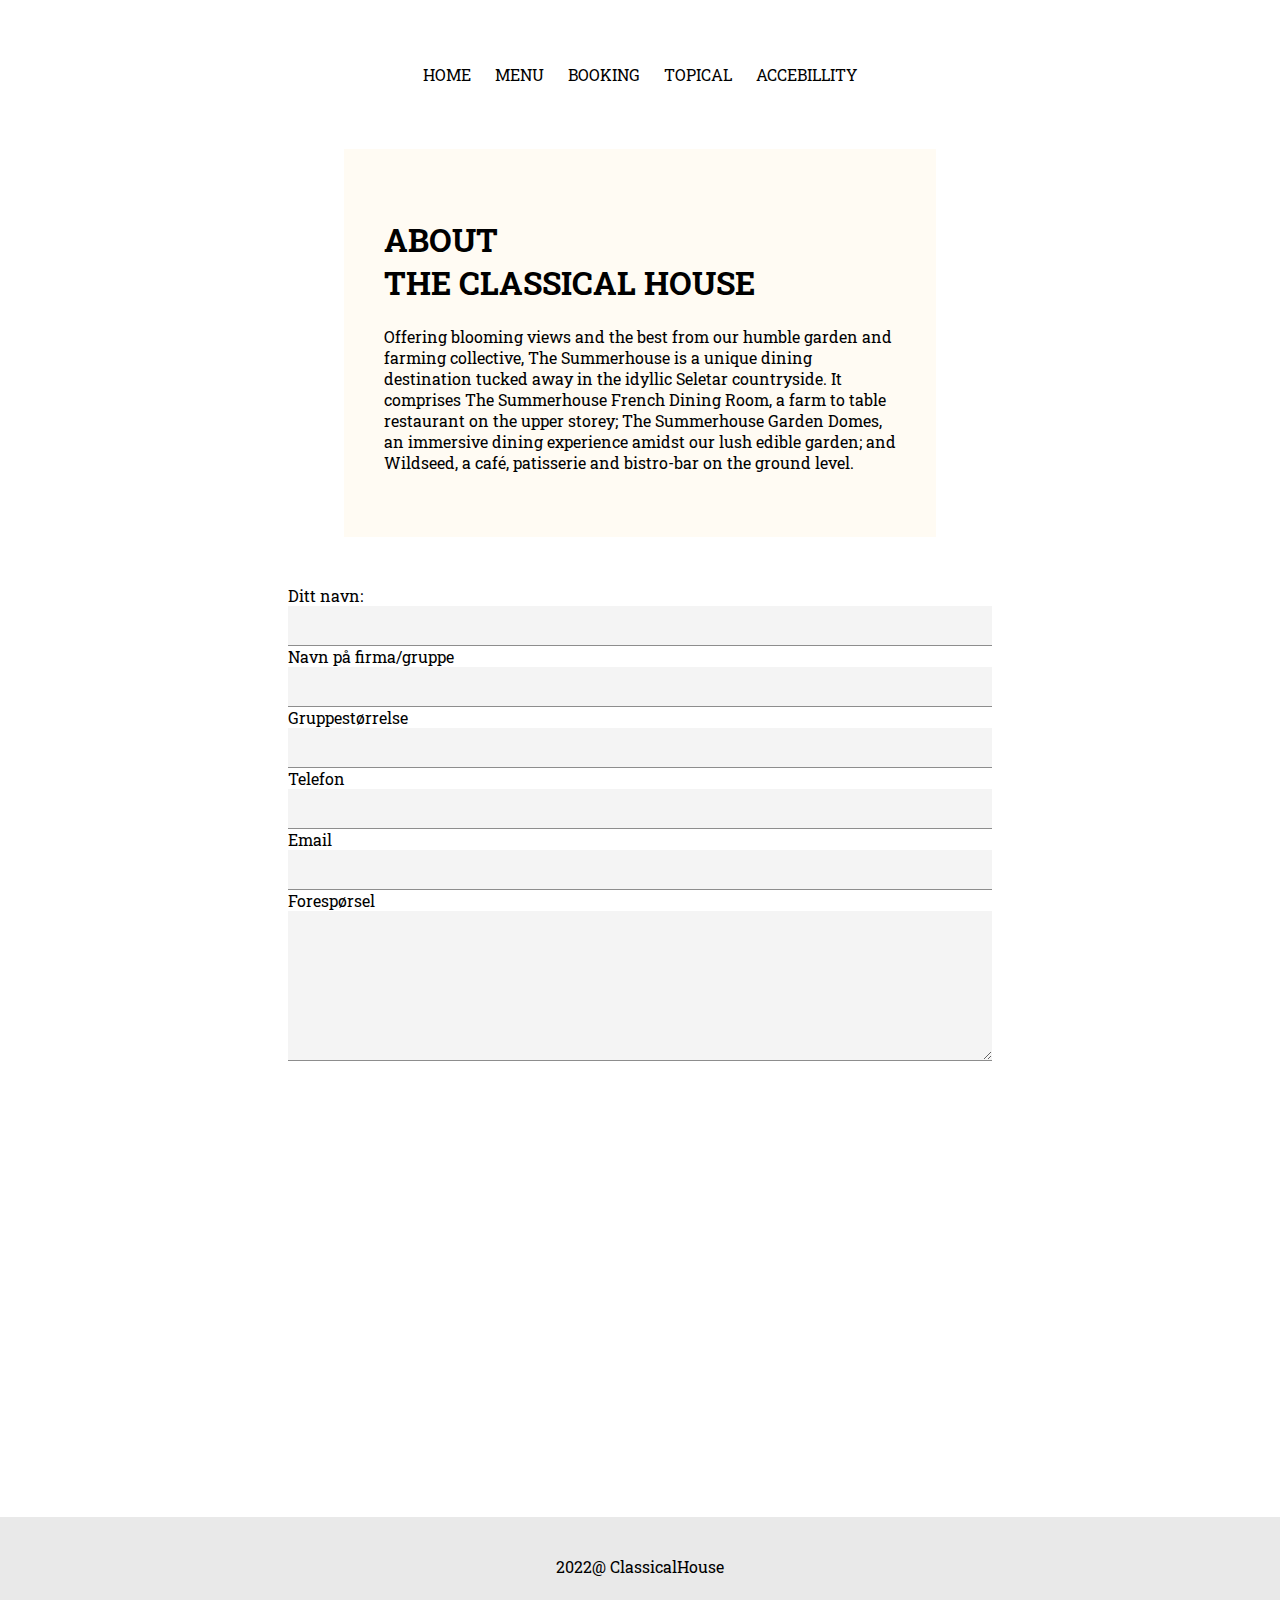
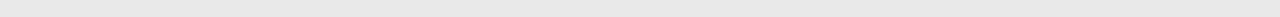
==== booking.html @ faad6f16 "l" ====
<!DOCTYPE html>
<html lang="en">

<head>
    <meta charset="UTF-8">
    <meta http-equiv="X-UA-Compatible" content="IE=edge">
    <meta name="viewport" content="width=device-width, initial-scale=1.0">
    <link rel="stylesheet" href="Css/index.css">
    <link rel="stylesheet" href="Css/nav.css">
    <link rel="stylesheet" href="Css/contact.css">
    <title>ClassicalHouse</title>
</head>

<body>
    <div class="grid-container">
        <div class="header">
            <nav>
                <ul>
                    <li><a href="index.html">HOME</a></li>
                    <li><a href="menu.html">MENU</a></li>
                    <li><a href="booking.html">BOOKING</a></li>
                    <li><a href="topical.html">TOPICAL</a></li>
                    <li><a href="#">ACCEBILLITY</a></li>
                </ul>
            </nav>
        </div>
        <div class="body">
            <div class="about">
                <h1>ABOUT <br> THE CLASSICAL HOUSE</h1>
                <p>Offering blooming views and the best from our humble garden and farming collective, The Summerhouse
                    is a unique dining destination tucked away in the idyllic Seletar countryside. It comprises The
                    Summerhouse French Dining Room, a farm to table restaurant on the upper storey; The Summerhouse
                    Garden Domes, an immersive dining experience amidst our lush edible garden; and Wildseed, a café,
                    patisserie and bistro-bar on the ground level.</p>
            </div>

            <div class="form">
                <div class="form-container">
                    <div>
                        <label>Ditt navn:</label><br>
                        <input class="input" type="text"><br>
                    </div>
                    <div>
                        <label>Navn på firma/gruppe</label><br>
                        <input class="input" type="text"><br>
                    </div>
                    <div>
                        <div>
                            <label>Gruppestørrelse</label><br>
                            <input class="input" type="text"><br>
                        </div>
                        <div>
                            <label>Telefon</label><br>
                            <input class="input" type="text"><br>
                        </div>
                    </div>
                    <div>
                        <label>Email</label><br>
                        <input class="input" type="text"><br>
                    </div>
                    <div>
                        <label>Forespørsel</label><br>
                        <textarea class="input area" rows="4" cols="50"></textarea>
                    </div>
                    <div></div>
                </div>
            </div>


            <div>
                <iframe id="map"
                    src="https://www.google.com/maps/embed?pb=!1m18!1m12!1m3!1d3998.6964323518023!2d10.722264169775388!3d59.92636390000001!2m3!1f0!2f0!3f0!3m2!1i1024!2i768!4f13.1!3m3!1m2!1s0x46416e77eb3e3a71%3A0x20ac4f3201b4c505!2sCafe%20Nero!5e0!3m2!1sno!2sno!4v1662836518655!5m2!1sno!2sno"
                    width="100%" height="400" style="border:0;" allowfullscreen="" loading="lazy"
                    referrerpolicy="no-referrer-when-downgrade"></iframe>
            </div>
        </div>
        <div class="footer">
            <p>2022@ ClassicalHouse</p>
        </div>
    </div>
</body>

</html>
---- Css/index.css ----
@import url('https://fonts.googleapis.com/css2?family=Roboto+Slab&display=swap');

html{
    margin: 0;
    font-family: 'Roboto Slab', serif; 
}

body {
    margin: 0;
}

.grid-container {
    display: grid;
    grid-template-columns: repeat(3, 1fr);
    grid-template-rows: auto auto 100px;
}

.header{
    grid-column: 1/-1;
    color: white;
}

.body{
    grid-column: 1/-1;
     
}

.footer{
    grid-column: 1/-1;
    display: flex;
    justify-content: center;
    align-items: center;
    background-color: #e9e9e9;
}
 

/*---------------------HEADER----------------------*/

.header-container{
    height: 100vh;
    background-image: url("../Photos/a.jpg"); 
    background-size: cover;
    background-position: center;
    display: flex;
    justify-content: center;
    align-items: center;
   
}

.header-content{
    width: 50%;
    text-align: center;
}

/*---------------------BODY------------------------*/
.about{
    background-color: #fffbf3;
    width: 40%;
    padding: 3rem 2.5rem;
    margin: 0 auto;
}

.about>h1{
    text-align: start;
}

.container{
    display: flex;
    justify-content: space-evenly;
    padding: 0 1rem;
    gap: 1rem;
}


.container-sub{
    width: 40%;
}

.img-holder{
    width: 30%;
 
     
}

.img-small{
    width: 100%;
    height: auto;
}

 

h1{
    text-align: center;
}
 
.button{
    display: inline-block;
    outline: none;
    cursor: pointer;
    font-weight: 600;
    border-radius: 3px;
    padding: 12px 24px;
    border: 0;
    color: #000021;
    background: #1de9b6;
    line-height: 1.15;
    font-size: 16px;
}

.button:hover {
    transition: all .1s ease;
    box-shadow: 0 0 0 0 #fff, 0 0 0 1.5px #1de9b6;
}
                
 
 



@media only screen and (max-width: 900px) {
    
/*---------------------INDEX.CSS-----------------------*/
    .container{
        flex-direction: column;
    }
    .container-sub{
        width: 100%;
    }
    #map{
        width: 100%;
    }
    .img-holder{
        width: 80%;
        margin: 0 auto;
    }
    
    .button-container{
        display: flex;
        justify-content: space-evenly;
    }

/*---------------------MENU.CSS-----------------------*/

    .courses{
        flex-direction: column;
    }
    .body-section-3{
        align-items: center;
    }

/*---------------------TOPIC.CSS-----------------------*/
 
  


}
---- Css/nav.css ----
nav{
    display: flex;
    justify-content: center;
    margin: 4rem 0;
}

ul{
    margin: 0;
    padding: 0;
    display: flex;
    gap: 1.5rem;
}

li{
    list-style: none;
}

a{
    text-decoration: none;
    color: black;
}

ul a:hover{
    color: gray;
}
---- Css/contact.css ----
.form{
    display: flex;
    flex-direction: column;
    align-items: center;
    margin: 3rem 0;
   
}

.form-container{
  width: 55%;
}

.input{
    box-sizing: border-box;
    font-family: inherit;
    font-size: 14px;
    vertical-align: baseline;
    font-weight: 400;
    line-height: 1.29;
    letter-spacing: .16px;
    border-radius: 0;
    outline: 2px solid transparent;
    outline-offset: -2px;
    width: 100%;
    height: 40px;
    border: none;
    border-bottom: 1px solid #8d8d8d;
    background-color: #f4f4f4;
    padding: 0 16px;
    color: #161616;
    transition: background-color 70ms cubic-bezier(.2,0,.38,.9),outline 70ms cubic-bezier(.2,0,.38,.9);  
}

.input :focus{
    outline: 2px solid #0f62fe;
    outline-offset: -2px;
}

.area{
    height: 150px;
}
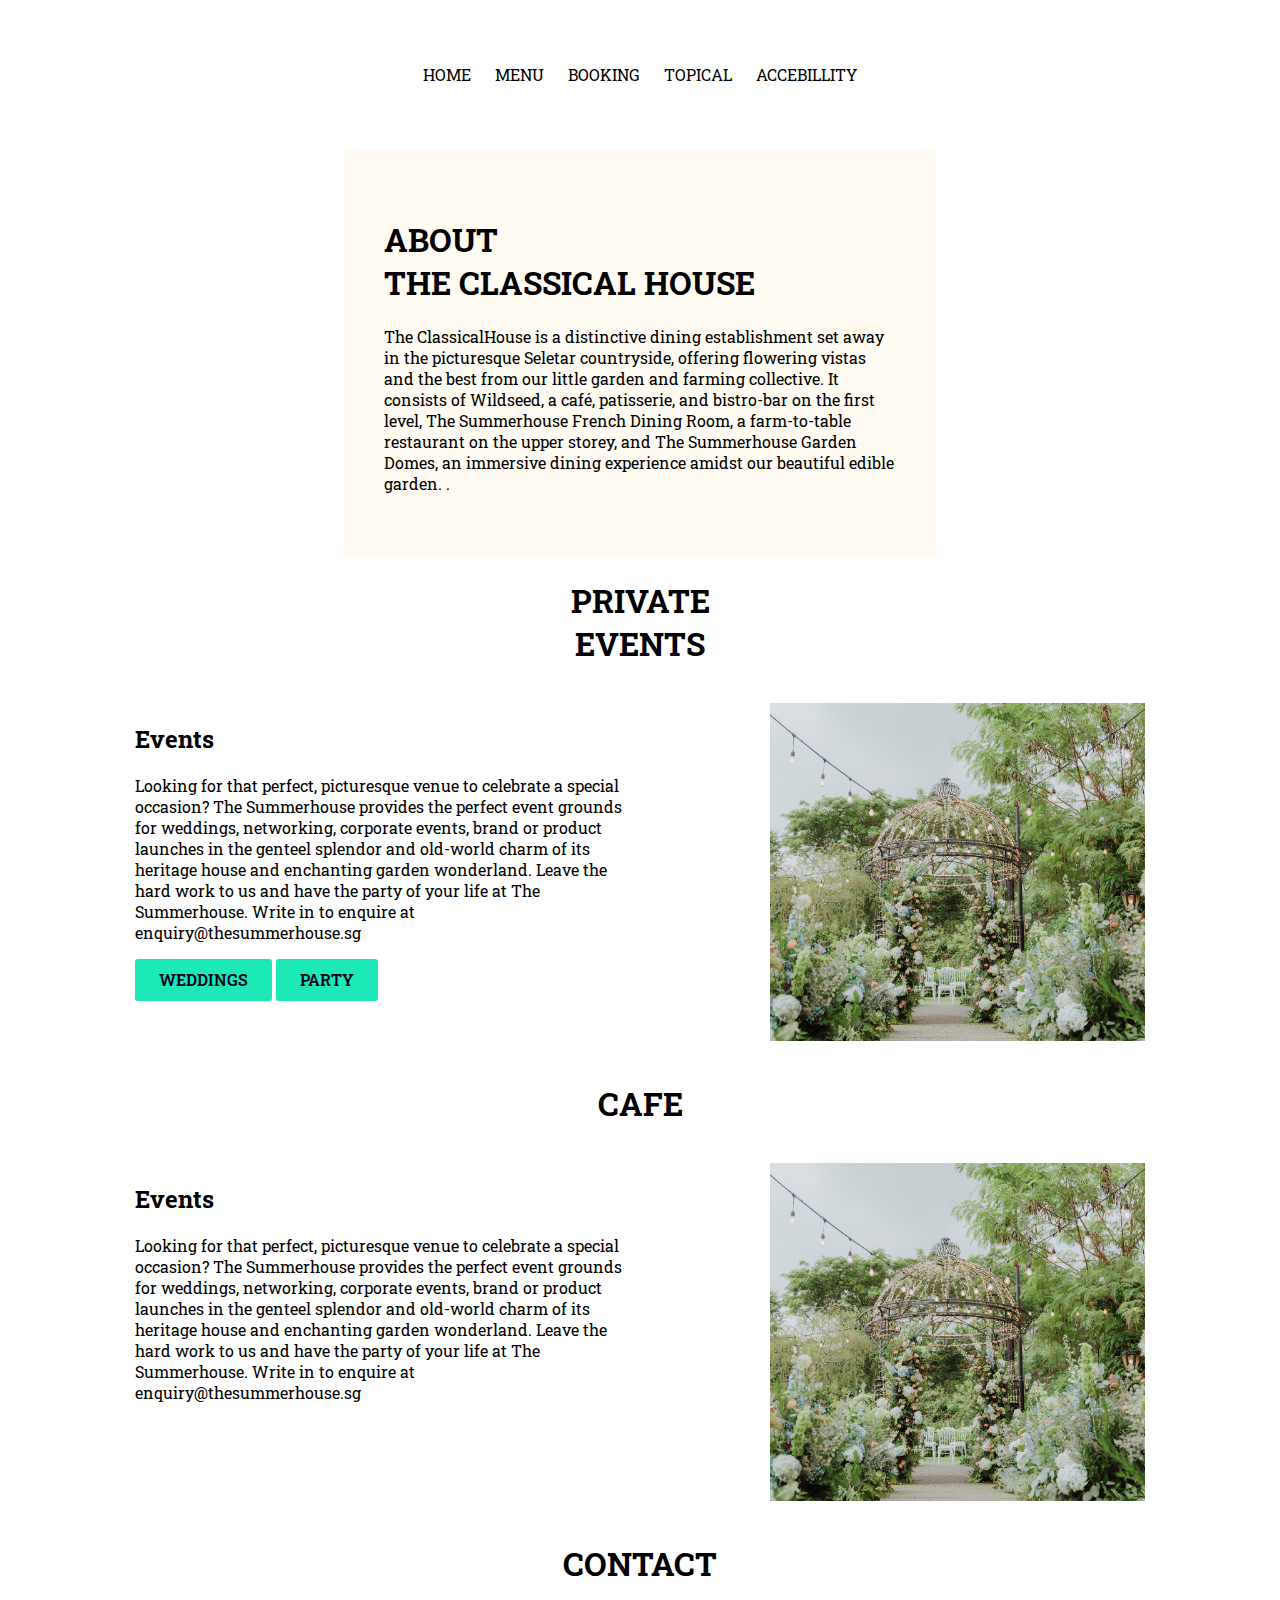
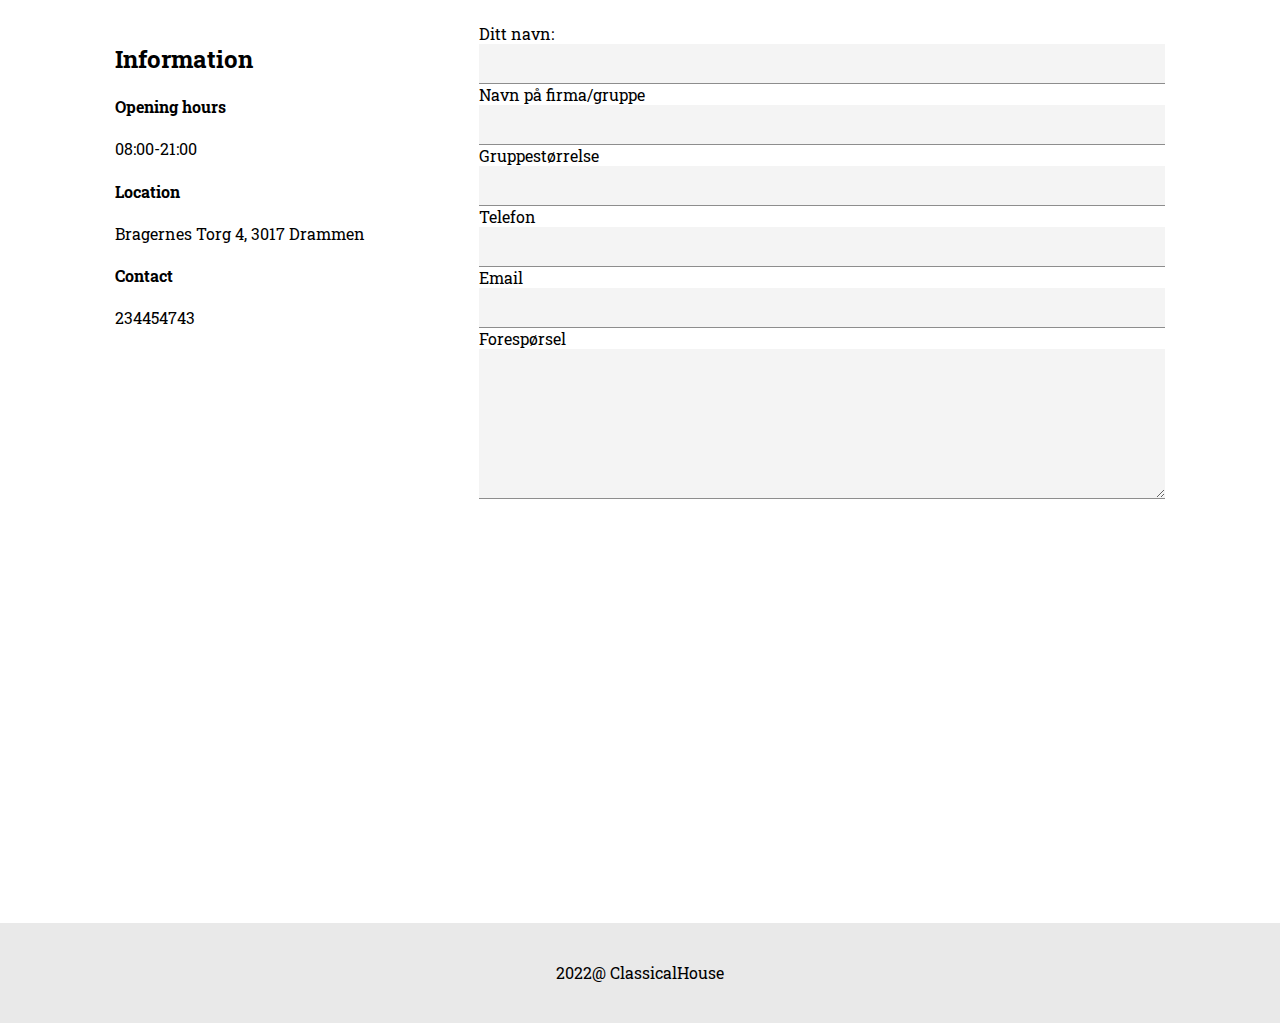
==== commit c591901d: "d" ====
--- a/booking.html
+++ b/booking.html
@@ -27,44 +27,91 @@
         <div class="body">
             <div class="about">
                 <h1>ABOUT <br> THE CLASSICAL HOUSE</h1>
-                <p>Offering blooming views and the best from our humble garden and farming collective, The Summerhouse
-                    is a unique dining destination tucked away in the idyllic Seletar countryside. It comprises The
-                    Summerhouse French Dining Room, a farm to table restaurant on the upper storey; The Summerhouse
-                    Garden Domes, an immersive dining experience amidst our lush edible garden; and Wildseed, a café,
-                    patisserie and bistro-bar on the ground level.</p>
+                <p>The ClassicalHouse is a distinctive dining establishment set away in the picturesque Seletar
+                    countryside, offering flowering vistas and the best from our little garden and farming collective.
+                    It consists of Wildseed, a café, patisserie, and bistro-bar on the first level, The Summerhouse
+                    French Dining Room, a farm-to-table restaurant on the upper storey, and The Summerhouse Garden
+                    Domes, an immersive dining experience amidst our beautiful edible garden. .</p>
             </div>
 
-            <div class="form">
-                <div class="form-container">
-                    <div>
-                        <label>Ditt navn:</label><br>
-                        <input class="input" type="text"><br>
+            <div class="event">
+                <h1>PRIVATE <br> EVENTS</h1>
+                <div class="container">
+                    <div class="container-sub">
+                        <h2>Events</h2>
+                        <p>Looking for that perfect, picturesque venue to celebrate a special occasion? The Summerhouse
+                            provides the perfect event grounds for weddings, networking, corporate events, brand or
+                            product launches in the genteel splendor and old-world charm of its heritage house and
+                            enchanting garden wonderland. Leave the hard work to us and have the party of your life at
+                            The Summerhouse. Write in to enquire at enquiry@thesummerhouse.sg</p>
+                        <div class="button-container">
+                            <a class="button">WEDDINGS</a>
+                            <a class="button">PARTY</a>
+                        </div>
                     </div>
-                    <div>
-                        <label>Navn på firma/gruppe</label><br>
-                        <input class="input" type="text"><br>
+                    <div class="img-holder"><img class="img-small" src="Photos/b.png"></div>
+                </div>
+            </div>
+            <div class="cafe">
+                <h1>CAFE</h1>
+                <div class="container">
+                    <div class="container-sub">
+                        <h2>Events</h2>
+                        <p>Looking for that perfect, picturesque venue to celebrate a special occasion? The Summerhouse
+                            provides the perfect event grounds for weddings, networking, corporate events, brand or
+                            product launches in the genteel splendor and old-world charm of its heritage house and
+                            enchanting garden wonderland. Leave the hard work to us and have the party of your life at
+                            The Summerhouse. Write in to enquire at enquiry@thesummerhouse.sg</p>
                     </div>
-                    <div>
+                    <div class="img-holder"><img class="img-small" src="Photos/b.png"></div>
+                </div>
+            </div>
+
+            <div class="contact">
+                <h1>CONTACT</h1>
+                <div class="container">
+                    <div class="information">
+                        <h2>Information</h2>
+                        <h4>Opening hours</h4>
+                        <p>08:00-21:00</p>
+                        <h4>Location</h4>
+                        <p>Bragernes Torg 4, 3017 Drammen</p>
+                        <h4>Contact</h4>
+                        <p>234454743</p>
+                    </div>
+
+                    <div class="form-container">
                         <div>
-                            <label>Gruppestørrelse</label><br>
+                            <label>Ditt navn:</label><br>
                             <input class="input" type="text"><br>
                         </div>
                         <div>
-                            <label>Telefon</label><br>
+                            <label>Navn på firma/gruppe</label><br>
                             <input class="input" type="text"><br>
                         </div>
+                        <div>
+                            <div>
+                                <label>Gruppestørrelse</label><br>
+                                <input class="input" type="text"><br>
+                            </div>
+                            <div>
+                                <label>Telefon</label><br>
+                                <input class="input" type="text"><br>
+                            </div>
+                        </div>
+                        <div>
+                            <label>Email</label><br>
+                            <input class="input" type="text"><br>
+                        </div>
+                        <div>
+                            <label>Forespørsel</label><br>
+                            <textarea class="input area" rows="4" cols="50"></textarea>
+                        </div>
+                        <div></div>
                     </div>
-                    <div>
-                        <label>Email</label><br>
-                        <input class="input" type="text"><br>
-                    </div>
-                    <div>
-                        <label>Forespørsel</label><br>
-                        <textarea class="input area" rows="4" cols="50"></textarea>
-                    </div>
-                    <div></div>
                 </div>
             </div>
+
 
 
             <div>
--- a/Css/index.css
+++ b/Css/index.css
@@ -67,7 +67,7 @@
 .container{
     display: flex;
     justify-content: space-evenly;
-    padding: 0 1rem;
+    padding: 1rem 1rem;
     gap: 1rem;
 }
 
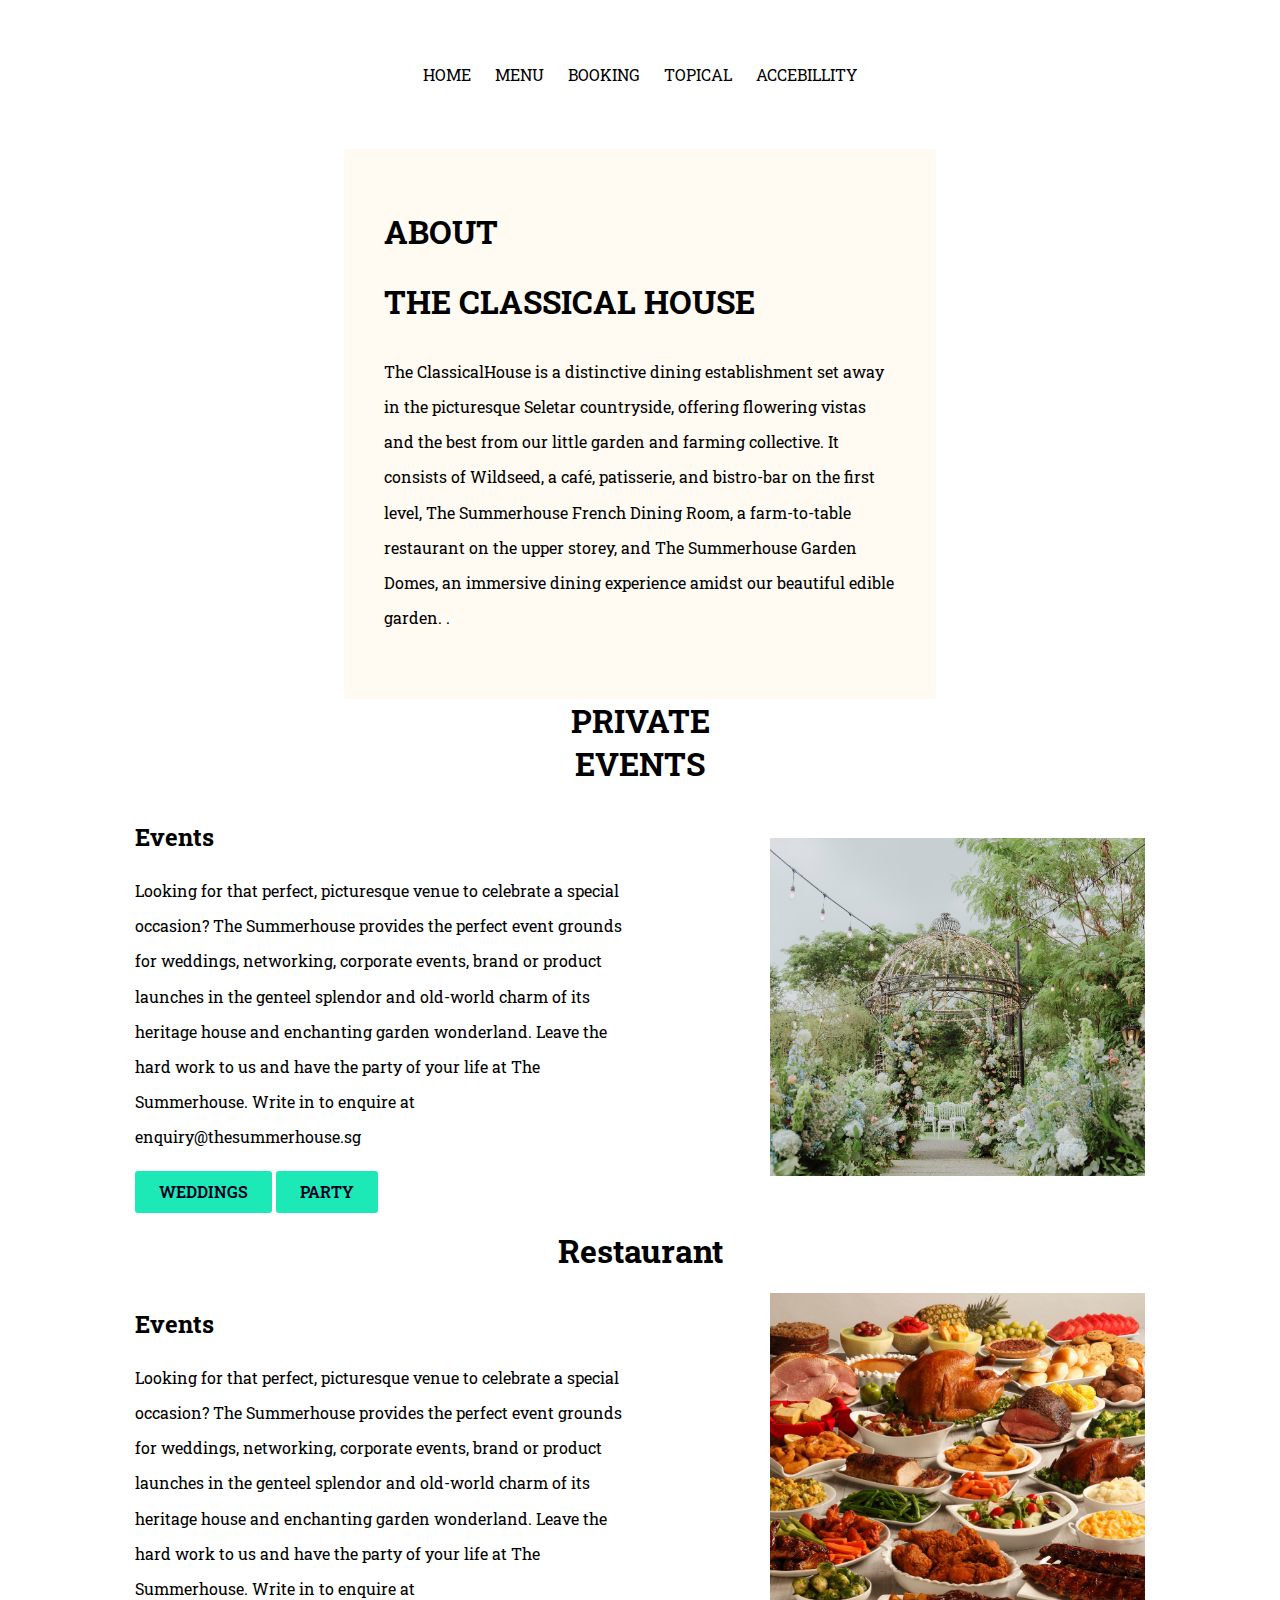
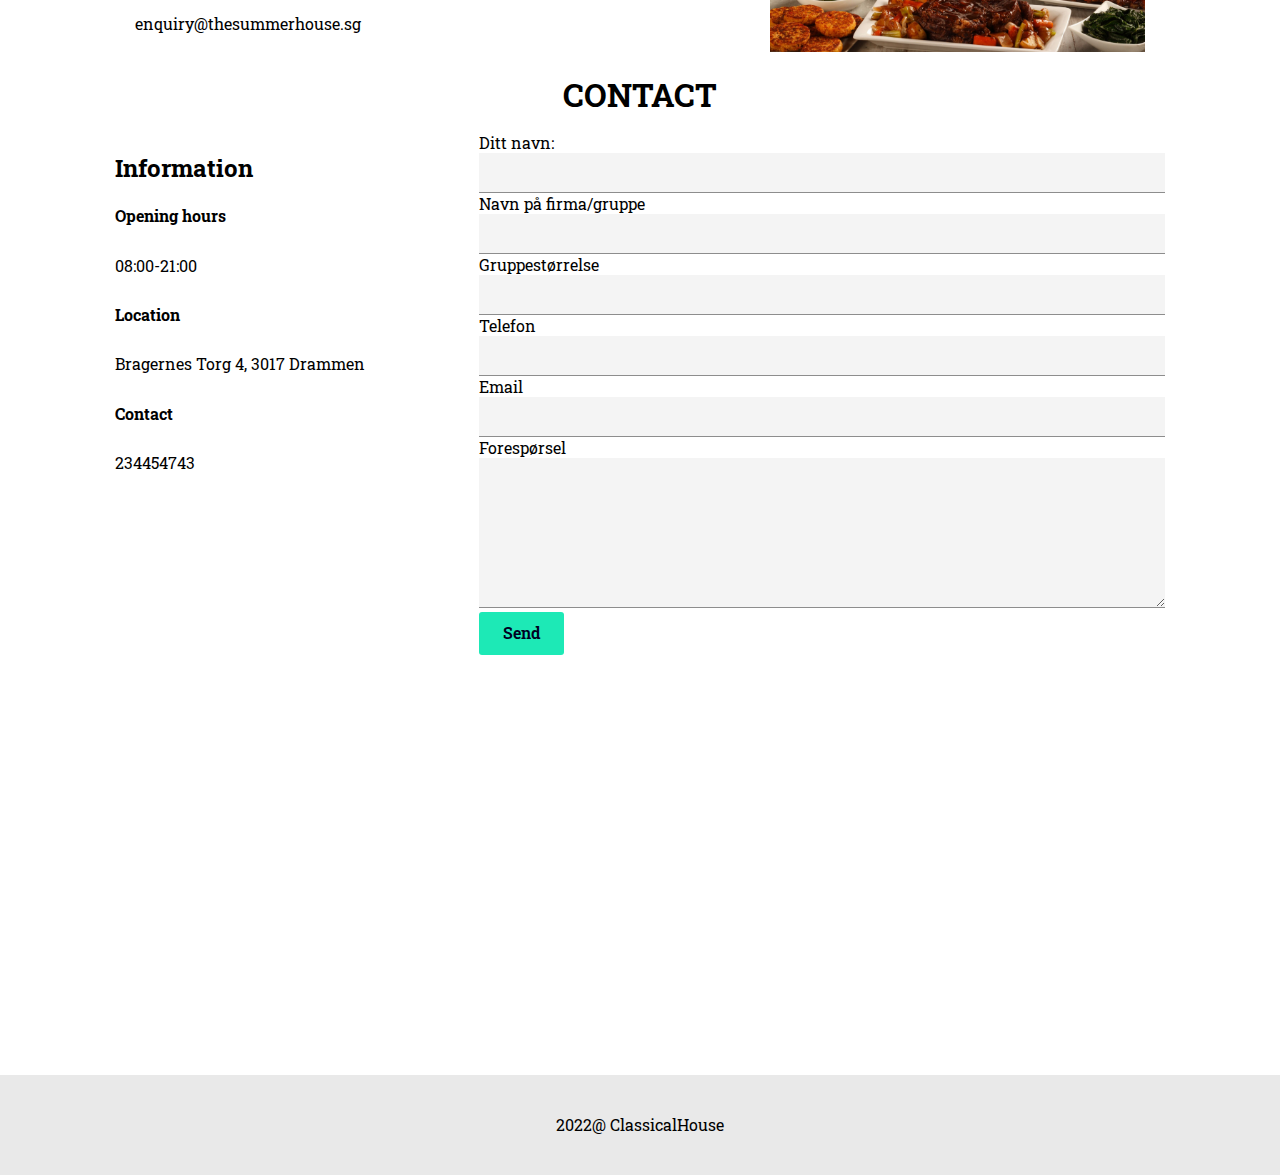
==== commit f8c9d2cb: "g" ====
--- a/booking.html
+++ b/booking.html
@@ -53,7 +53,7 @@
                 </div>
             </div>
             <div class="cafe">
-                <h1>CAFE</h1>
+                <h1>Restaurant</h1>
                 <div class="container">
                     <div class="container-sub">
                         <h2>Events</h2>
@@ -63,7 +63,7 @@
                             enchanting garden wonderland. Leave the hard work to us and have the party of your life at
                             The Summerhouse. Write in to enquire at enquiry@thesummerhouse.sg</p>
                     </div>
-                    <div class="img-holder"><img class="img-small" src="Photos/b.png"></div>
+                    <div class="img-holder"><img class="img-small" src="Photos/28df0b06-bd30-43fe-8589-3ebad7646851.jpg"></div>
                 </div>
             </div>
 
@@ -107,7 +107,7 @@
                             <label>Forespørsel</label><br>
                             <textarea class="input area" rows="4" cols="50"></textarea>
                         </div>
-                        <div></div>
+                        <div><a class="button">Send</a></div>
                     </div>
                 </div>
             </div>
--- a/Css/index.css
+++ b/Css/index.css
@@ -21,8 +21,7 @@
 }
 
 .body{
-    grid-column: 1/-1;
-     
+    grid-column: 1/-1;    
 }
 
 .footer{
@@ -44,12 +43,15 @@
     display: flex;
     justify-content: center;
     align-items: center;
-   
+    font-size: 4vh;
 }
 
 .header-content{
     width: 50%;
     text-align: center;
+}
+.header-content > p,h1{
+    margin: 0;
 }
 
 /*---------------------BODY------------------------*/
@@ -63,7 +65,9 @@
 .about>h1{
     text-align: start;
 }
-
+.about h1,p {
+    line-height: 2.2;
+}
 .container{
     display: flex;
     justify-content: space-evenly;
@@ -71,6 +75,9 @@
     gap: 1rem;
 }
 
+ .premises ,.services{
+    padding: 3rem 0;
+ }
 
 .container-sub{
     width: 40%;
@@ -112,10 +119,31 @@
     box-shadow: 0 0 0 0 #fff, 0 0 0 1.5px #1de9b6;
 }
                 
- 
- 
+
+.gallery{
+    display: flex;
+    flex-wrap: wrap;
+    justify-content: center;
+    gap: 1rem;
+}
 
 
+
+.services-container{
+    display: flex;
+    justify-content: space-around;
+    padding: 1rem 0;
+}
+ 
+.services-container-box{
+    display: flex;
+    flex-direction: column;
+    align-items: center;
+}
+
+.services-container-box > img{
+    width: 128px;
+}
 
 @media only screen and (max-width: 900px) {
     
@@ -139,6 +167,13 @@
         justify-content: space-evenly;
     }
 
+    .about{
+        width: 70%;
+    }
+    
+    .services-container{
+        flex-direction:column;
+    }
 /*---------------------MENU.CSS-----------------------*/
 
     .courses{
@@ -150,7 +185,9 @@
 
 /*---------------------TOPIC.CSS-----------------------*/
  
-  
 
 
+/*---------------------TCONTACT.CSS--------- ----------*/
+ 
+
 }--- a/Css/contact.css
+++ b/Css/contact.css
@@ -38,4 +38,13 @@
 
 .area{
     height: 150px;
+}
+.img-holder{
+    display: flex;
+    align-items: center;
+}
+@media only screen and (max-width: 900px){
+    .form-container{
+        width: 100%;
+    }
 }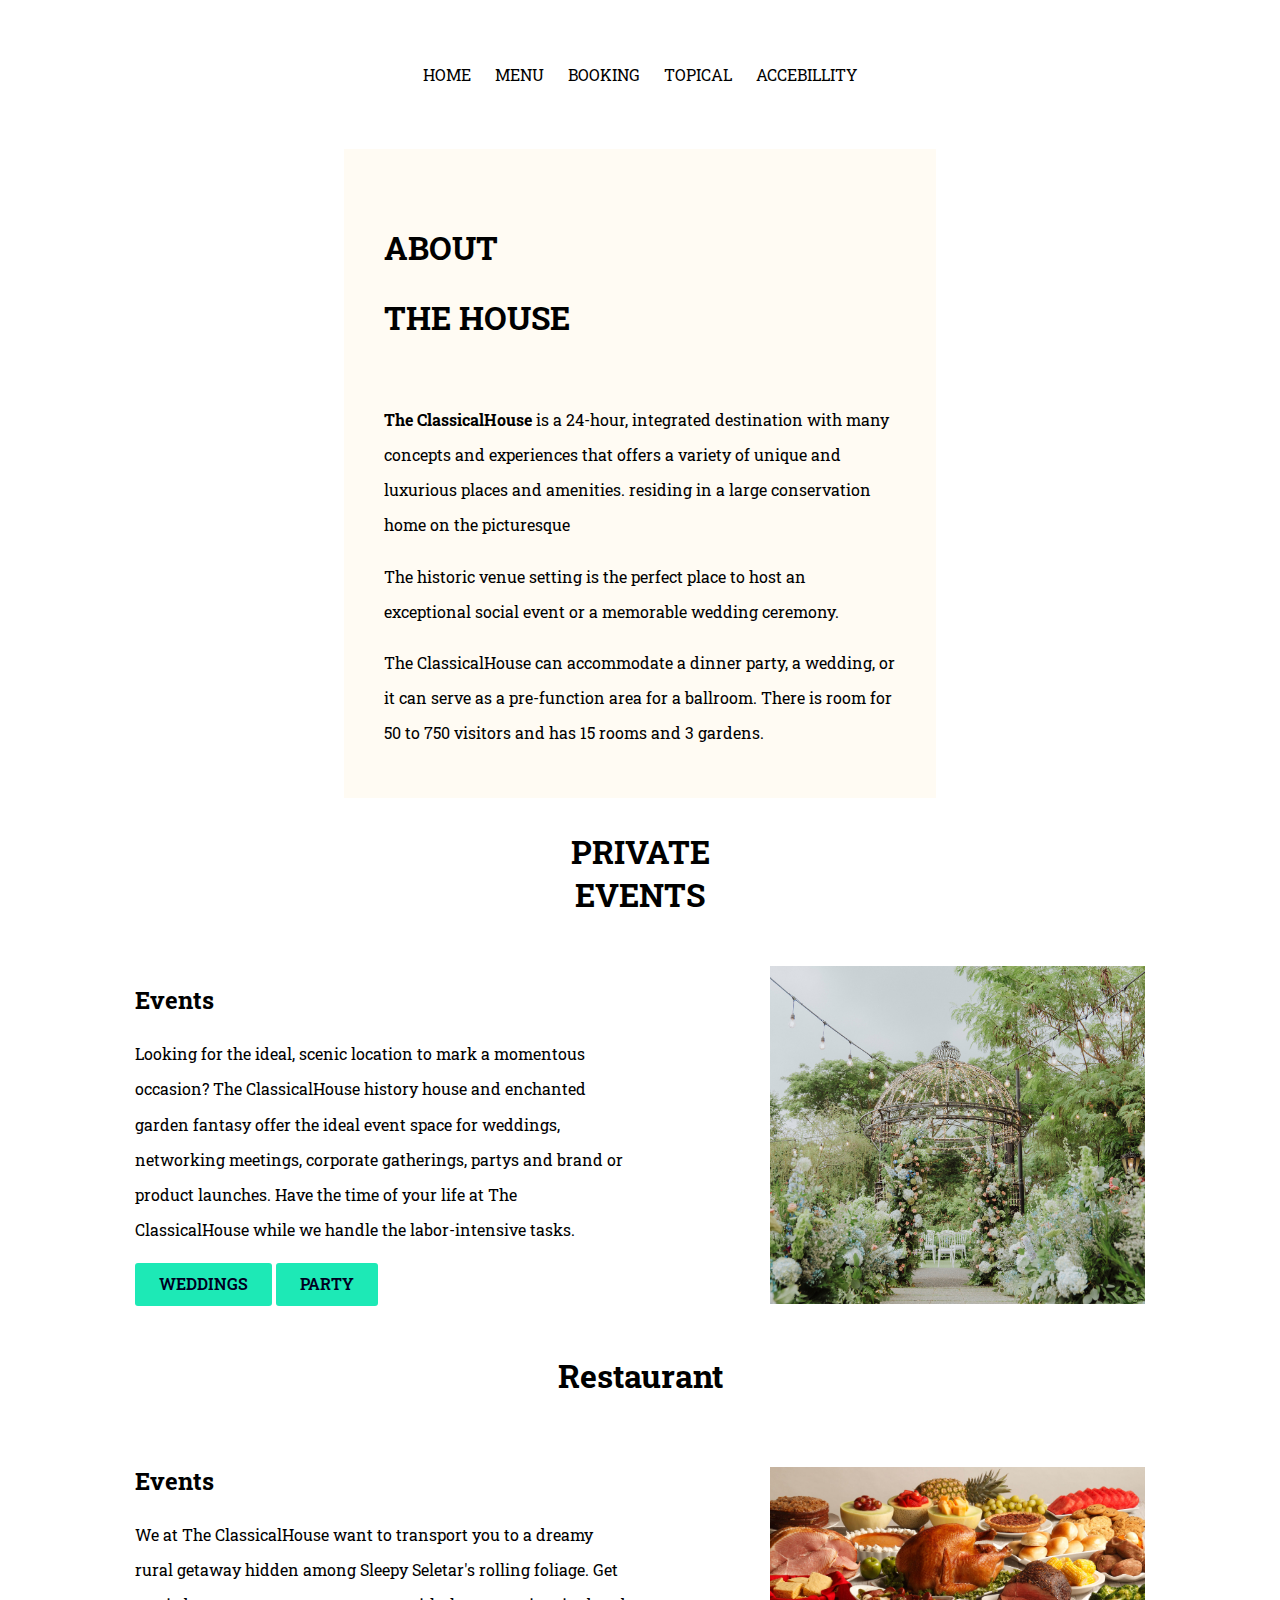
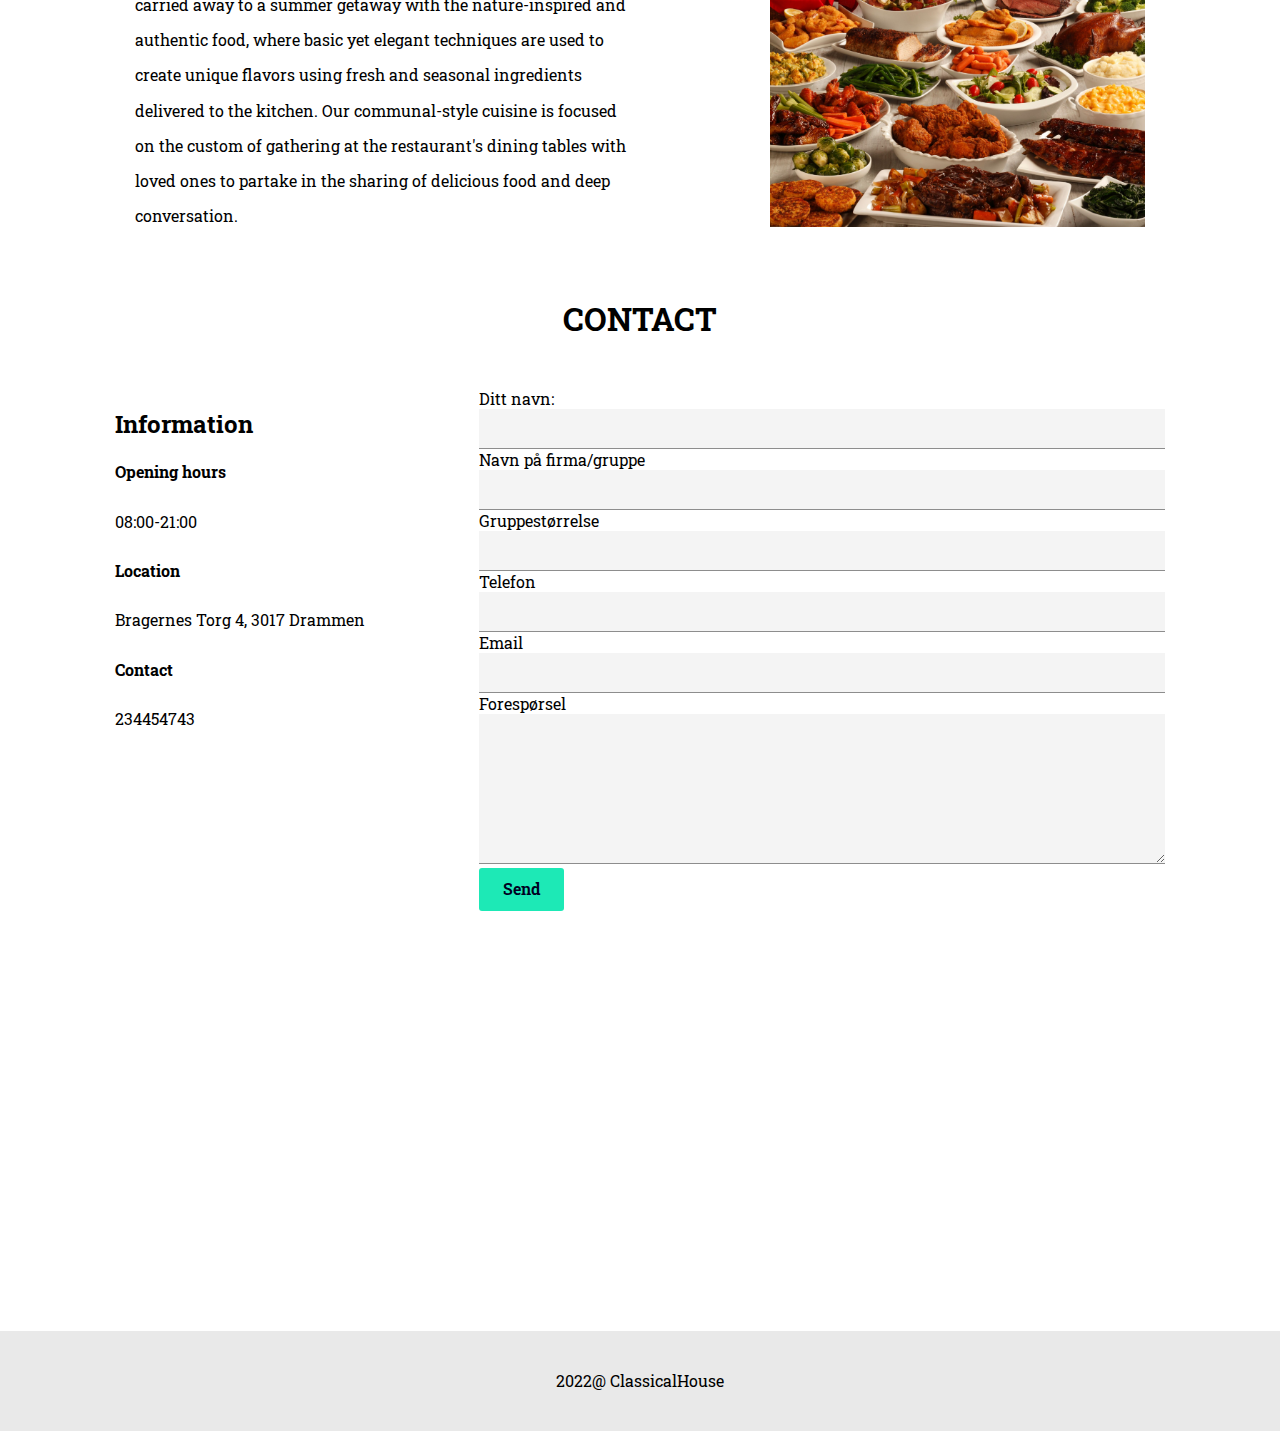
==== commit 66047559: "l" ====
--- a/booking.html
+++ b/booking.html
@@ -26,12 +26,15 @@
         </div>
         <div class="body">
             <div class="about">
-                <h1>ABOUT <br> THE CLASSICAL HOUSE</h1>
-                <p>The ClassicalHouse is a distinctive dining establishment set away in the picturesque Seletar
-                    countryside, offering flowering vistas and the best from our little garden and farming collective.
-                    It consists of Wildseed, a café, patisserie, and bistro-bar on the first level, The Summerhouse
-                    French Dining Room, a farm-to-table restaurant on the upper storey, and The Summerhouse Garden
-                    Domes, an immersive dining experience amidst our beautiful edible garden. .</p>
+                <h1>ABOUT <br> THE HOUSE</h1>
+                <p><b>The ClassicalHouse</b> is a 24-hour, integrated destination with many concepts and experiences that offers a
+                    variety of unique and luxurious places and amenities. residing in a large conservation home on the
+                    picturesque</p>
+                <p>The historic venue setting is the perfect place to host an exceptional social event or a memorable
+                    wedding ceremony.</p>
+                <p>The ClassicalHouse can accommodate a dinner party, a wedding, or it can serve as a pre-function area
+                    for a ballroom. There is room for 50 to 750 visitors and has 15 rooms and 3 gardens.</p>
+
             </div>
 
             <div class="event">
@@ -39,11 +42,11 @@
                 <div class="container">
                     <div class="container-sub">
                         <h2>Events</h2>
-                        <p>Looking for that perfect, picturesque venue to celebrate a special occasion? The Summerhouse
-                            provides the perfect event grounds for weddings, networking, corporate events, brand or
-                            product launches in the genteel splendor and old-world charm of its heritage house and
-                            enchanting garden wonderland. Leave the hard work to us and have the party of your life at
-                            The Summerhouse. Write in to enquire at enquiry@thesummerhouse.sg</p>
+                        <p>Looking for the ideal, scenic location to mark a momentous occasion? The ClassicalHouse
+                            history house and enchanted garden fantasy offer the ideal event space for weddings,
+                            networking meetings, corporate gatherings, partys and brand or product launches. Have the
+                            time of
+                            your life at The ClassicalHouse while we handle the labor-intensive tasks.</p>
                         <div class="button-container">
                             <a class="button">WEDDINGS</a>
                             <a class="button">PARTY</a>
@@ -57,13 +60,15 @@
                 <div class="container">
                     <div class="container-sub">
                         <h2>Events</h2>
-                        <p>Looking for that perfect, picturesque venue to celebrate a special occasion? The Summerhouse
-                            provides the perfect event grounds for weddings, networking, corporate events, brand or
-                            product launches in the genteel splendor and old-world charm of its heritage house and
-                            enchanting garden wonderland. Leave the hard work to us and have the party of your life at
-                            The Summerhouse. Write in to enquire at enquiry@thesummerhouse.sg</p>
+                        <p>We at The ClassicalHouse want to transport you to a dreamy rural getaway hidden among Sleepy
+                            Seletar's rolling foliage. Get carried away to a summer getaway with the nature-inspired and
+                            authentic food, where basic yet elegant techniques are used to create unique flavors using
+                            fresh and seasonal ingredients delivered to the kitchen. Our communal-style cuisine is
+                            focused on the custom of gathering at the restaurant's dining tables with loved ones to
+                            partake in the sharing of delicious food and deep conversation.</p>
                     </div>
-                    <div class="img-holder"><img class="img-small" src="Photos/28df0b06-bd30-43fe-8589-3ebad7646851.jpg"></div>
+                    <div class="img-holder"><img class="img-small"
+                            src="Photos/28df0b06-bd30-43fe-8589-3ebad7646851.jpg"></div>
                 </div>
             </div>
 
--- a/Css/index.css
+++ b/Css/index.css
@@ -1,14 +1,21 @@
 @import url('https://fonts.googleapis.com/css2?family=Roboto+Slab&display=swap');
-
+ 
+ 
 html{
     margin: 0;
     font-family: 'Roboto Slab', serif; 
 }
 
+
 body {
     margin: 0;
 }
 
+h1{
+    text-align: center;
+ 
+}
+ 
 .grid-container {
     display: grid;
     grid-template-columns: repeat(3, 1fr);
@@ -22,6 +29,10 @@
 
 .body{
     grid-column: 1/-1;    
+}
+.body h1{
+
+    padding: 2rem 0;
 }
 
 .footer{
@@ -52,13 +63,14 @@
 }
 .header-content > p,h1{
     margin: 0;
+ 
 }
 
 /*---------------------BODY------------------------*/
 .about{
     background-color: #fffbf3;
     width: 40%;
-    padding: 3rem 2.5rem;
+    padding: 2rem 2.5rem;
     margin: 0 auto;
 }
 
@@ -96,9 +108,6 @@
 
  
 
-h1{
-    text-align: center;
-}
  
 .button{
     display: inline-block;
